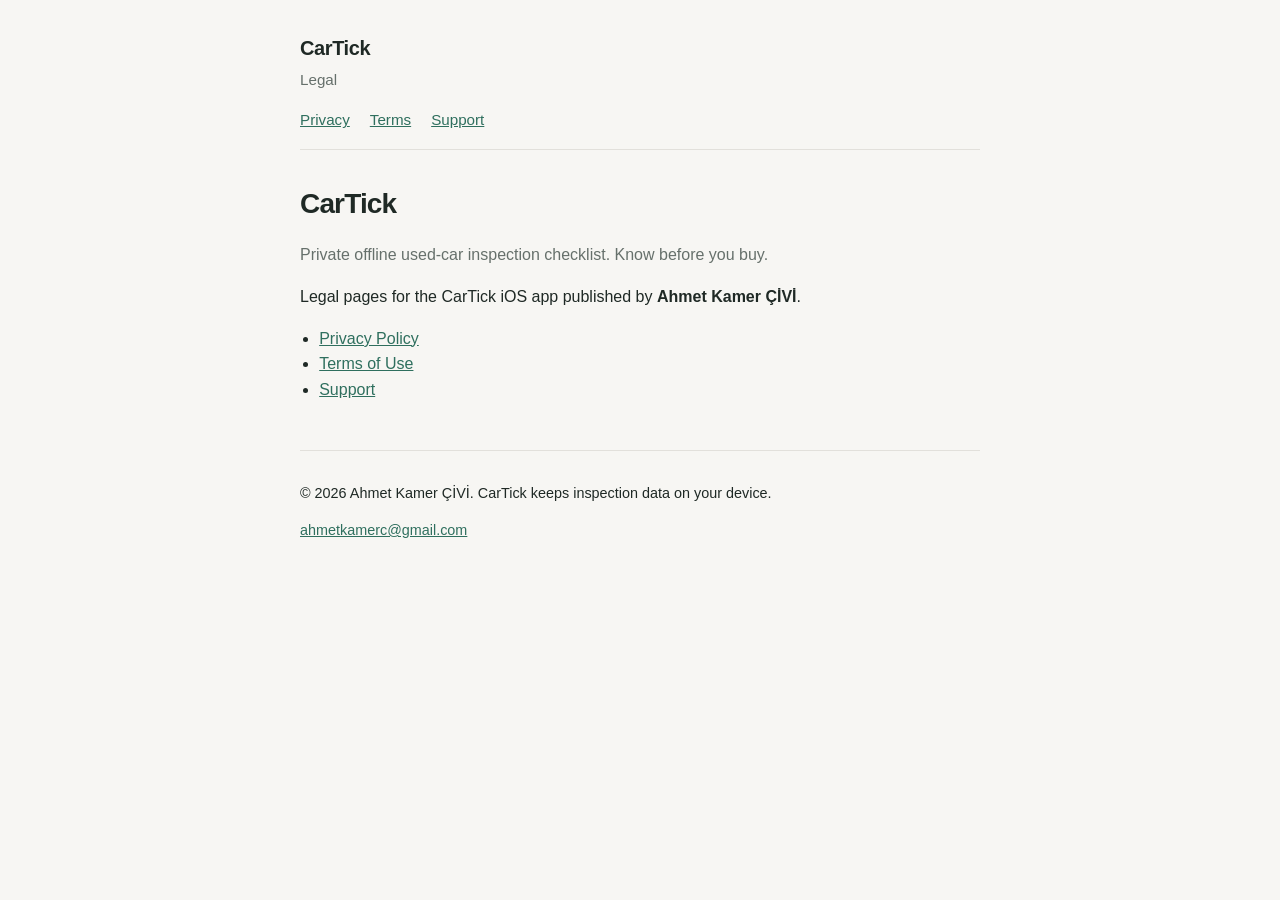
==== index.html @ 8cd35359 "Initial CarTick legal pages (HTML only)" ====
<!DOCTYPE html>
<html lang="en">
<head>
  <meta charset="utf-8" />
  <meta name="viewport" content="width=device-width, initial-scale=1" />
  <title>Legal — CarTick</title>
  <link rel="stylesheet" href="./styles.css" />
</head>
<body>
  <div class="wrap">
    <header>
      <a class="brand" href="./">CarTick</a>
      <div class="tag">Legal</div>
      <nav>
        <a href="./privacy/">Privacy</a>
        <a href="./terms/">Terms</a>
        <a href="./support/">Support</a>
      </nav>
    </header>

    <h1>CarTick</h1>
    <p class="muted">Private offline used-car inspection checklist. Know before you buy.</p>
    <p>Legal pages for the CarTick iOS app published by <strong>Ahmet Kamer ÇİVİ</strong>.</p>
    <ul>
      <li><a href="./privacy/">Privacy Policy</a></li>
      <li><a href="./terms/">Terms of Use</a></li>
      <li><a href="./support/">Support</a></li>
    </ul>

    <footer>
      <p>© 2026 Ahmet Kamer ÇİVİ. CarTick keeps inspection data on your device.</p>
      <p><a href="mailto:ahmetkamerc@gmail.com">ahmetkamerc@gmail.com</a></p>
    </footer>
  </div>
</body>
</html>
---- styles.css ----
:root {
  --paper: #f7f6f3;
  --ink: #1f2925;
  --muted: #66706b;
  --forest: #2f6f5e;
  --border: #e2e0db;
  --card: #fcfbf8;
}

* { box-sizing: border-box; }

body {
  margin: 0;
  font-family: -apple-system, BlinkMacSystemFont, "Segoe UI", Roboto, Helvetica, Arial, sans-serif;
  background: var(--paper);
  color: var(--ink);
  line-height: 1.6;
}

a { color: var(--forest); }

.wrap {
  max-width: 720px;
  margin: 0 auto;
  padding: 2rem 1.25rem 4rem;
}

header {
  border-bottom: 1px solid var(--border);
  margin-bottom: 2rem;
  padding-bottom: 1rem;
}

header .brand {
  font-weight: 700;
  font-size: 1.25rem;
  letter-spacing: -0.02em;
  text-decoration: none;
  color: var(--ink);
}

header .tag {
  color: var(--muted);
  font-size: 0.95rem;
  margin-top: 0.25rem;
}

nav {
  display: flex;
  flex-wrap: wrap;
  gap: 0.75rem 1.25rem;
  margin-top: 1rem;
  font-size: 0.95rem;
}

h1 {
  font-size: 1.75rem;
  letter-spacing: -0.03em;
  margin: 0 0 0.5rem;
}

h2 {
  font-size: 1.15rem;
  margin-top: 1.75rem;
  margin-bottom: 0.5rem;
}

p, li { color: var(--ink); }
.muted { color: var(--muted); }

.card {
  background: var(--card);
  border: 1px solid var(--border);
  border-radius: 16px;
  padding: 1.25rem 1.35rem;
  margin: 1.25rem 0;
}

footer {
  margin-top: 3rem;
  padding-top: 1rem;
  border-top: 1px solid var(--border);
  color: var(--muted);
  font-size: 0.9rem;
}

ul { padding-left: 1.2rem; }
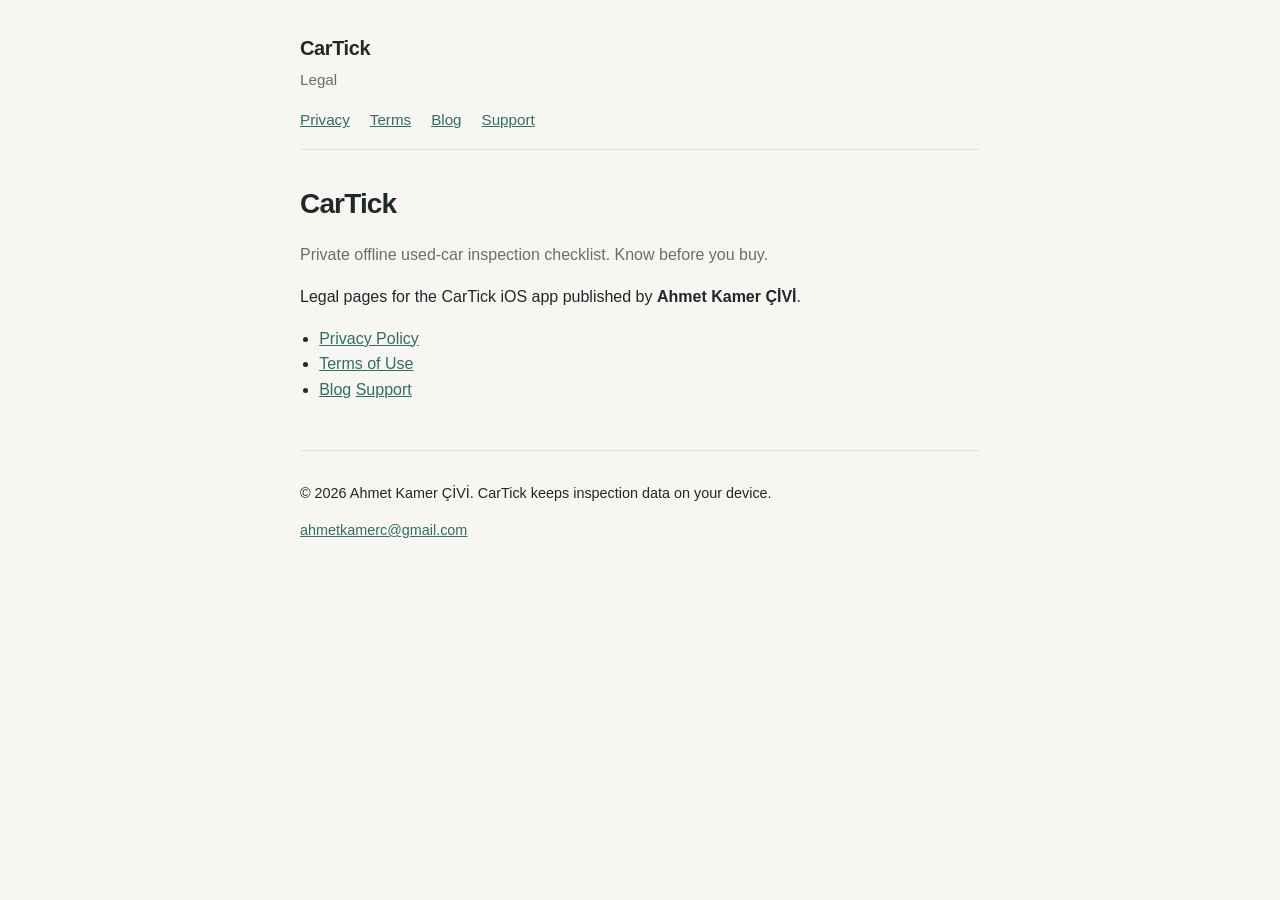
==== commit f21db4bc: "Publish guide: screen used car before paying for PPI Add GitHub Pages blog index and the 10–15 minut" ====
--- a/index.html
+++ b/index.html
@@ -14,6 +14,7 @@
       <nav>
         <a href="./privacy/">Privacy</a>
         <a href="./terms/">Terms</a>
+        <a href="./blog/">Blog</a>
         <a href="./support/">Support</a>
       </nav>
     </header>
@@ -24,7 +25,8 @@
     <ul>
       <li><a href="./privacy/">Privacy Policy</a></li>
       <li><a href="./terms/">Terms of Use</a></li>
-      <li><a href="./support/">Support</a></li>
+      <li><a href="./blog/">Blog</a>
+        <a href="./support/">Support</a></li>
     </ul>
 
     <footer>
--- a/styles.css
+++ b/styles.css
@@ -85,3 +85,18 @@
 }
 
 ul { padding-left: 1.2rem; }
+
+
+/* blog-article */
+.article h1 { font-size: 1.75rem; letter-spacing: -0.03em; line-height: 1.25; margin: 0 0 1rem; }
+.article .lede { font-size: 1.05rem; color: var(--ink); background: var(--card); border: 1px solid var(--border); border-radius: 12px; padding: 1rem 1.1rem; }
+.article h2 { font-size: 1.25rem; margin-top: 2rem; letter-spacing: -0.02em; }
+.article h3 { font-size: 1.05rem; margin-top: 1.35rem; }
+.article table { width: 100%; border-collapse: collapse; font-size: 0.92rem; margin: 1rem 0; }
+.article th, .article td { border: 1px solid var(--border); padding: 0.55rem 0.6rem; text-align: left; vertical-align: top; }
+.article th { background: #eef3f1; }
+.article ul { padding-left: 1.2rem; }
+.article li { margin: 0.35rem 0; }
+.article .cta { margin-top: 2rem; padding: 1.1rem 1.2rem; border-radius: 12px; border: 1px solid var(--border); background: #eef6f3; }
+.article .disclaimer { font-size: 0.88rem; color: var(--muted); margin-top: 2rem; }
+.article .meta { color: var(--muted); font-size: 0.9rem; margin-bottom: 1.25rem; }
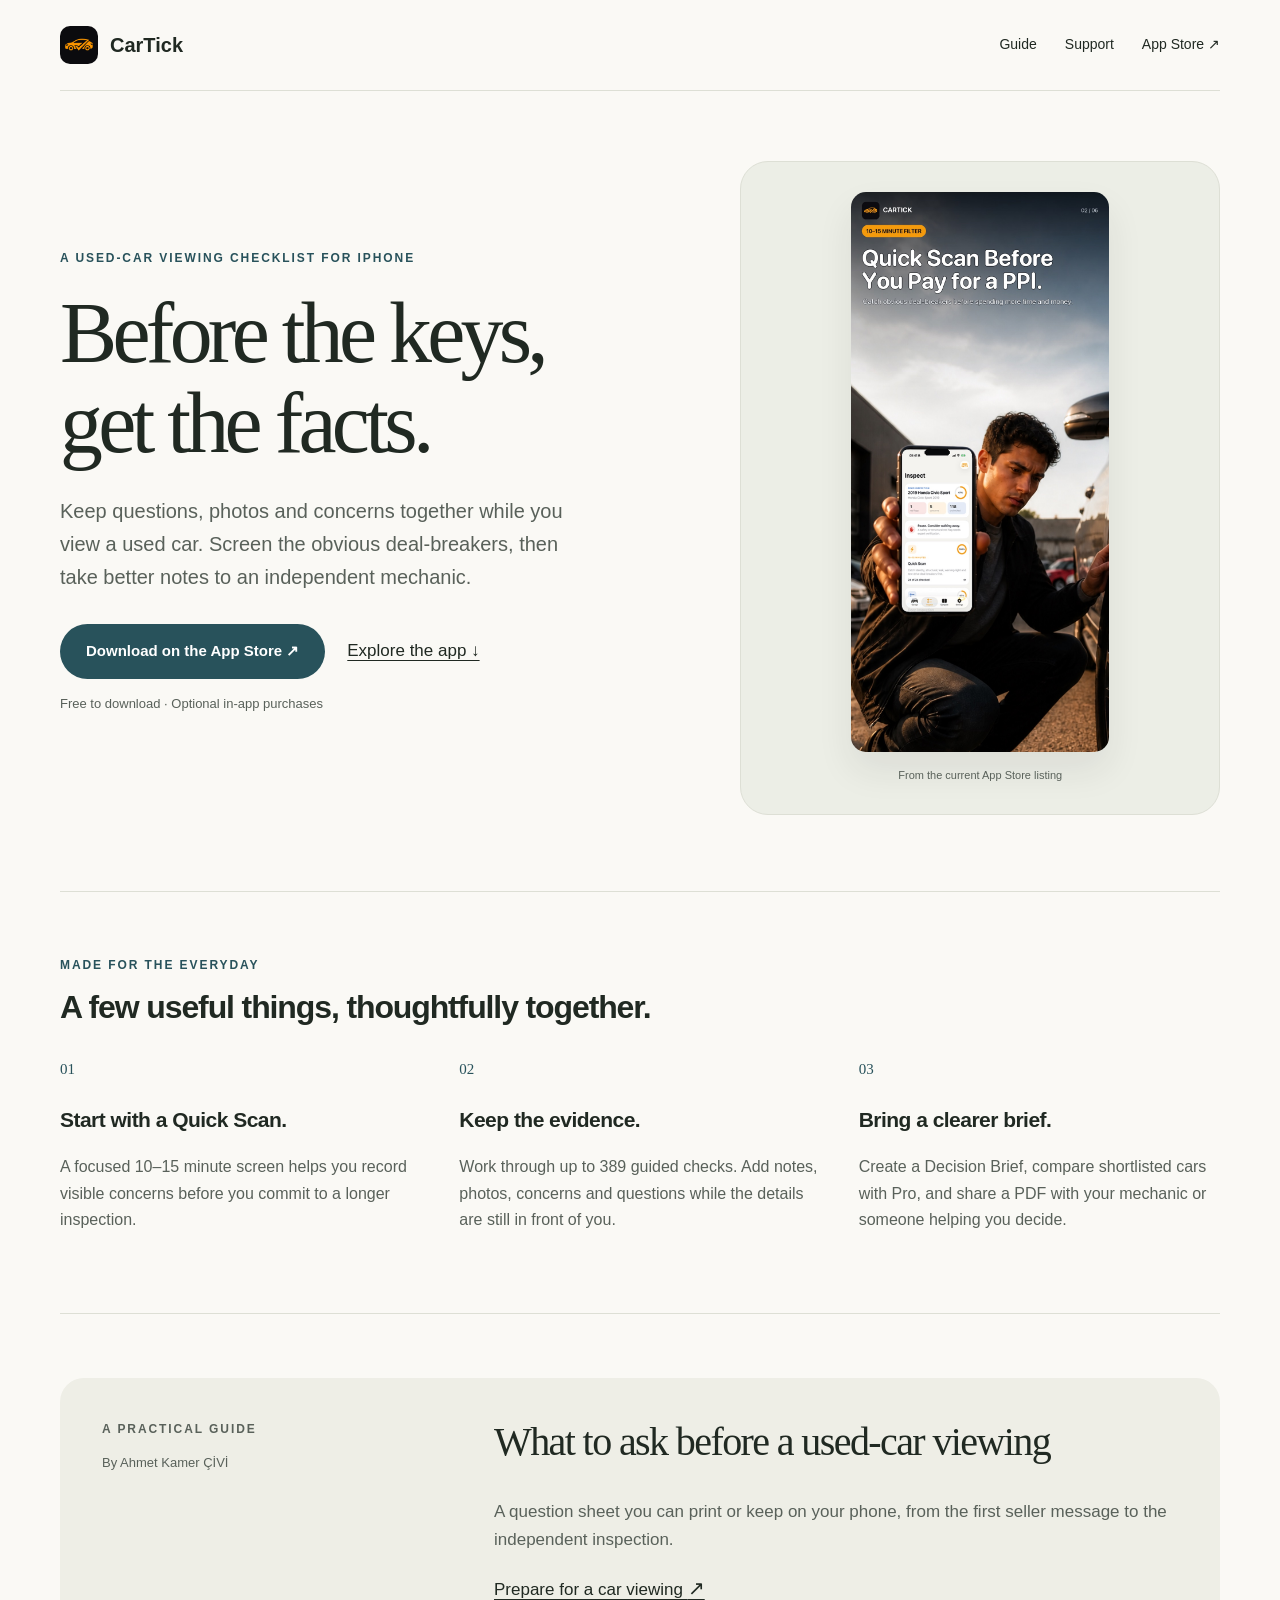
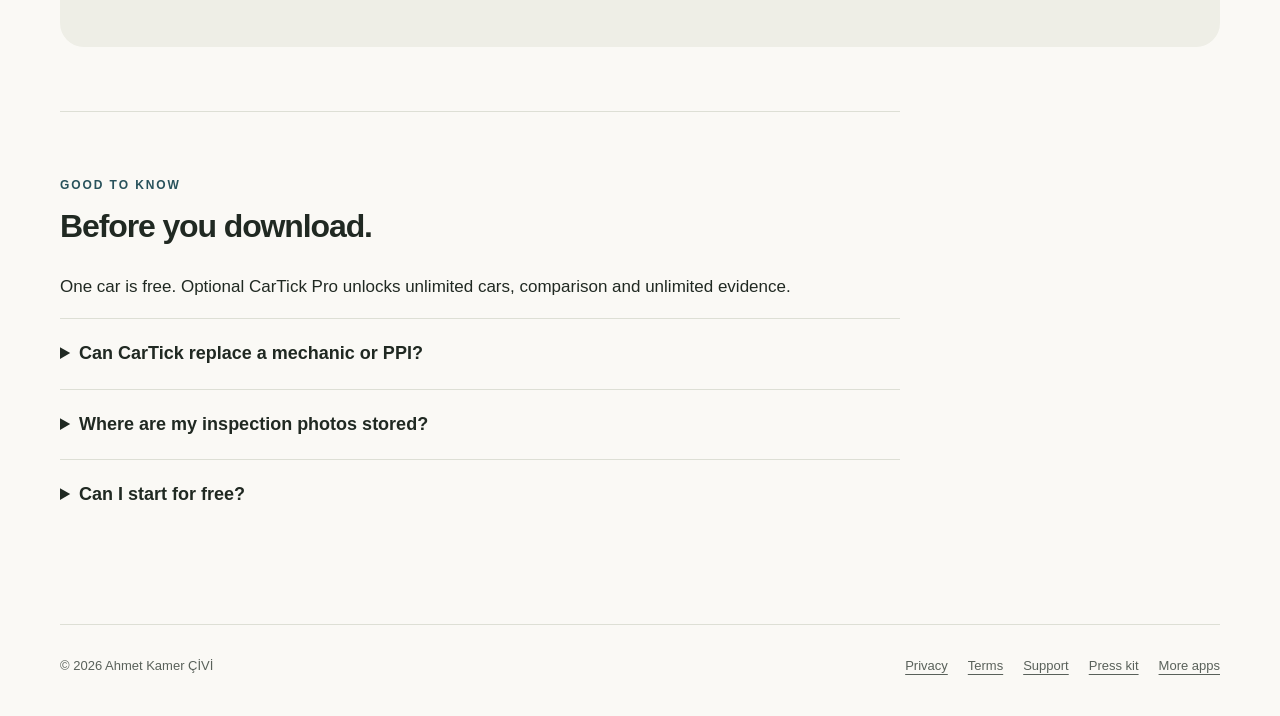
==== commit 4650262c: "Publish product pages, practical guides and search discovery metadata" ====
--- a/index.html
+++ b/index.html
@@ -1,38 +1 @@
-<!DOCTYPE html>
-<html lang="en">
-<head>
-  <meta charset="utf-8" />
-  <meta name="viewport" content="width=device-width, initial-scale=1" />
-  <title>Legal — CarTick</title>
-  <link rel="stylesheet" href="./styles.css" />
-</head>
-<body>
-  <div class="wrap">
-    <header>
-      <a class="brand" href="./">CarTick</a>
-      <div class="tag">Legal</div>
-      <nav>
-        <a href="./privacy/">Privacy</a>
-        <a href="./terms/">Terms</a>
-        <a href="./blog/">Blog</a>
-        <a href="./support/">Support</a>
-      </nav>
-    </header>
-
-    <h1>CarTick</h1>
-    <p class="muted">Private offline used-car inspection checklist. Know before you buy.</p>
-    <p>Legal pages for the CarTick iOS app published by <strong>Ahmet Kamer ÇİVİ</strong>.</p>
-    <ul>
-      <li><a href="./privacy/">Privacy Policy</a></li>
-      <li><a href="./terms/">Terms of Use</a></li>
-      <li><a href="./blog/">Blog</a>
-        <a href="./support/">Support</a></li>
-    </ul>
-
-    <footer>
-      <p>© 2026 Ahmet Kamer ÇİVİ. CarTick keeps inspection data on your device.</p>
-      <p><a href="mailto:ahmetkamerc@gmail.com">ahmetkamerc@gmail.com</a></p>
-    </footer>
-  </div>
-</body>
-</html>
+<!doctype html><html lang="en"><head><meta charset="utf-8"><meta name="viewport" content="width=device-width,initial-scale=1"><title>CarTick — A used-car viewing checklist for iPhone</title><meta name="description" content="Prepare for a used-car viewing with CarTick: a Quick Scan, guided checks, photos, notes and a Decision Brief for your independent mechanic."><link rel="canonical" href="https://lowgame.github.io/cartick-legal/"><meta name="robots" content="index,follow"><meta property="og:type" content="website"><meta property="og:title" content="CarTick — A used-car viewing checklist for iPhone"><meta property="og:description" content="Prepare for a used-car viewing with CarTick: a Quick Scan, guided checks, photos, notes and a Decision Brief for your independent mechanic."><meta property="og:url" content="https://lowgame.github.io/cartick-legal/"><meta property="og:image" content="https://lowgame.github.io/cartick-legal/assets/icon.png"><meta property="og:image:alt" content="CarTick app icon"><meta name="twitter:card" content="summary"><meta name="apple-itunes-app" content="app-id=6794874887"><meta name="theme-color" content="#28525b"><link rel="icon" href="https://lowgame.github.io/cartick-legal/assets/icon.png"><link rel="stylesheet" href="https://lowgame.github.io/cartick-legal/marketing.css"><link rel="alternate" type="application/rss+xml" title="Independent app guides" href="https://lowgame.github.io/apps/feed.xml"><script type="application/ld+json">{"@context": "https://schema.org", "@type": "SoftwareApplication", "name": "CarTick", "operatingSystem": "iOS", "applicationCategory": "UtilitiesApplication", "url": "https://lowgame.github.io/cartick-legal/", "downloadUrl": "https://apps.apple.com/app/id6794874887", "description": "Prepare for a used-car viewing with CarTick: a Quick Scan, guided checks, photos, notes and a Decision Brief for your independent mechanic.", "image": "https://lowgame.github.io/cartick-legal/assets/icon.png", "author": {"@type": "Person", "name": "Ahmet Kamer ÇİVİ"}}</script></head><body style="--accent:#28525b"><a class="skip" href="#main">Skip to content</a><div class="wrap"><header class="nav"><a class="brand" href="https://lowgame.github.io/cartick-legal/"><img src="https://lowgame.github.io/cartick-legal/assets/icon.png" width="38" height="38" alt="">CarTick</a><nav class="navlinks" aria-label="Main"><a href="https://lowgame.github.io/cartick-legal/guides/used-car-viewing-questions/">Guide</a><a class="optional" href="https://lowgame.github.io/cartick-legal/support/">Support</a><a href="https://apps.apple.com/app/id6794874887">App Store ↗</a></nav></header><main id="main"><section class="hero"><div><p class="eyebrow">A used-car viewing checklist for iPhone</p><h1>Before the keys,<br>get the facts.</h1><p class="intro">Keep questions, photos and concerns together while you view a used car. Screen the obvious deal-breakers, then take better notes to an independent mechanic.</p><div class="cta"><a class="button" href="https://apps.apple.com/app/id6794874887">Download on the App Store ↗</a><a href="#explore">Explore the app ↓</a></div><p class="quiet">Free to download · Optional in-app purchases</p></div><div class="stage"><div><img src="https://lowgame.github.io/cartick-legal/assets/app-store-screenshot.jpg" alt="CarTick — current App Store screenshot" width="900" height="1956" fetchpriority="high"><small>From the current App Store listing</small></div></div></section><section class="section" id="explore"><div class="section-heading"><p class="eyebrow">Made for the everyday</p><h2>A few useful things, thoughtfully together.</h2></div><div class="features"><article><span class="feature-number">01</span><h3>Start with a Quick Scan.</h3><p>A focused 10–15 minute screen helps you record visible concerns before you commit to a longer inspection.</p></article><article><span class="feature-number">02</span><h3>Keep the evidence.</h3><p>Work through up to 389 guided checks. Add notes, photos, concerns and questions while the details are still in front of you.</p></article><article><span class="feature-number">03</span><h3>Bring a clearer brief.</h3><p>Create a Decision Brief, compare shortlisted cars with Pro, and share a PDF with your mechanic or someone helping you decide.</p></article></div></section><section class="section"><div class="editorial"><div><p class="eyebrow">A practical guide</p><p class="quiet">By Ahmet Kamer ÇİVİ</p></div><div><h2>What to ask before a used-car viewing</h2><p>A question sheet you can print or keep on your phone, from the first seller message to the independent inspection.</p><a href="https://lowgame.github.io/cartick-legal/guides/used-car-viewing-questions/">Prepare for a car viewing <span class="arrow">↗</span></a></div></div></section><section class="section faq"><p class="eyebrow">Good to know</p><h2>Before you download.</h2><p>One car is free. Optional CarTick Pro unlocks unlimited cars, comparison and unlimited evidence.</p><details><summary>Can CarTick replace a mechanic or PPI?</summary><p>No. CarTick is a screening and documentation tool. It does not certify a vehicle or replace an independent mechanic, vehicle-history report, title/lien check or professional pre-purchase inspection.</p></details><details><summary>Where are my inspection photos stored?</summary><p>Your vehicles, answers, notes and inspection photos stay on your device unless you choose to share a brief.</p></details><details><summary>Can I start for free?</summary><p>Yes. One car is free. Additional cars, comparison and unlimited evidence require optional Pro purchases.</p></details></section></main><footer><span>© 2026 Ahmet Kamer ÇİVİ</span><nav aria-label="Footer"><a href="https://lowgame.github.io/cartick-legal/privacy/">Privacy</a><a href="https://lowgame.github.io/cartick-legal/terms/">Terms</a><a href="https://lowgame.github.io/cartick-legal/support/">Support</a><a href="https://lowgame.github.io/cartick-legal/press/">Press kit</a><a href="https://lowgame.github.io/apps/">More apps</a></nav></footer></div></body></html>
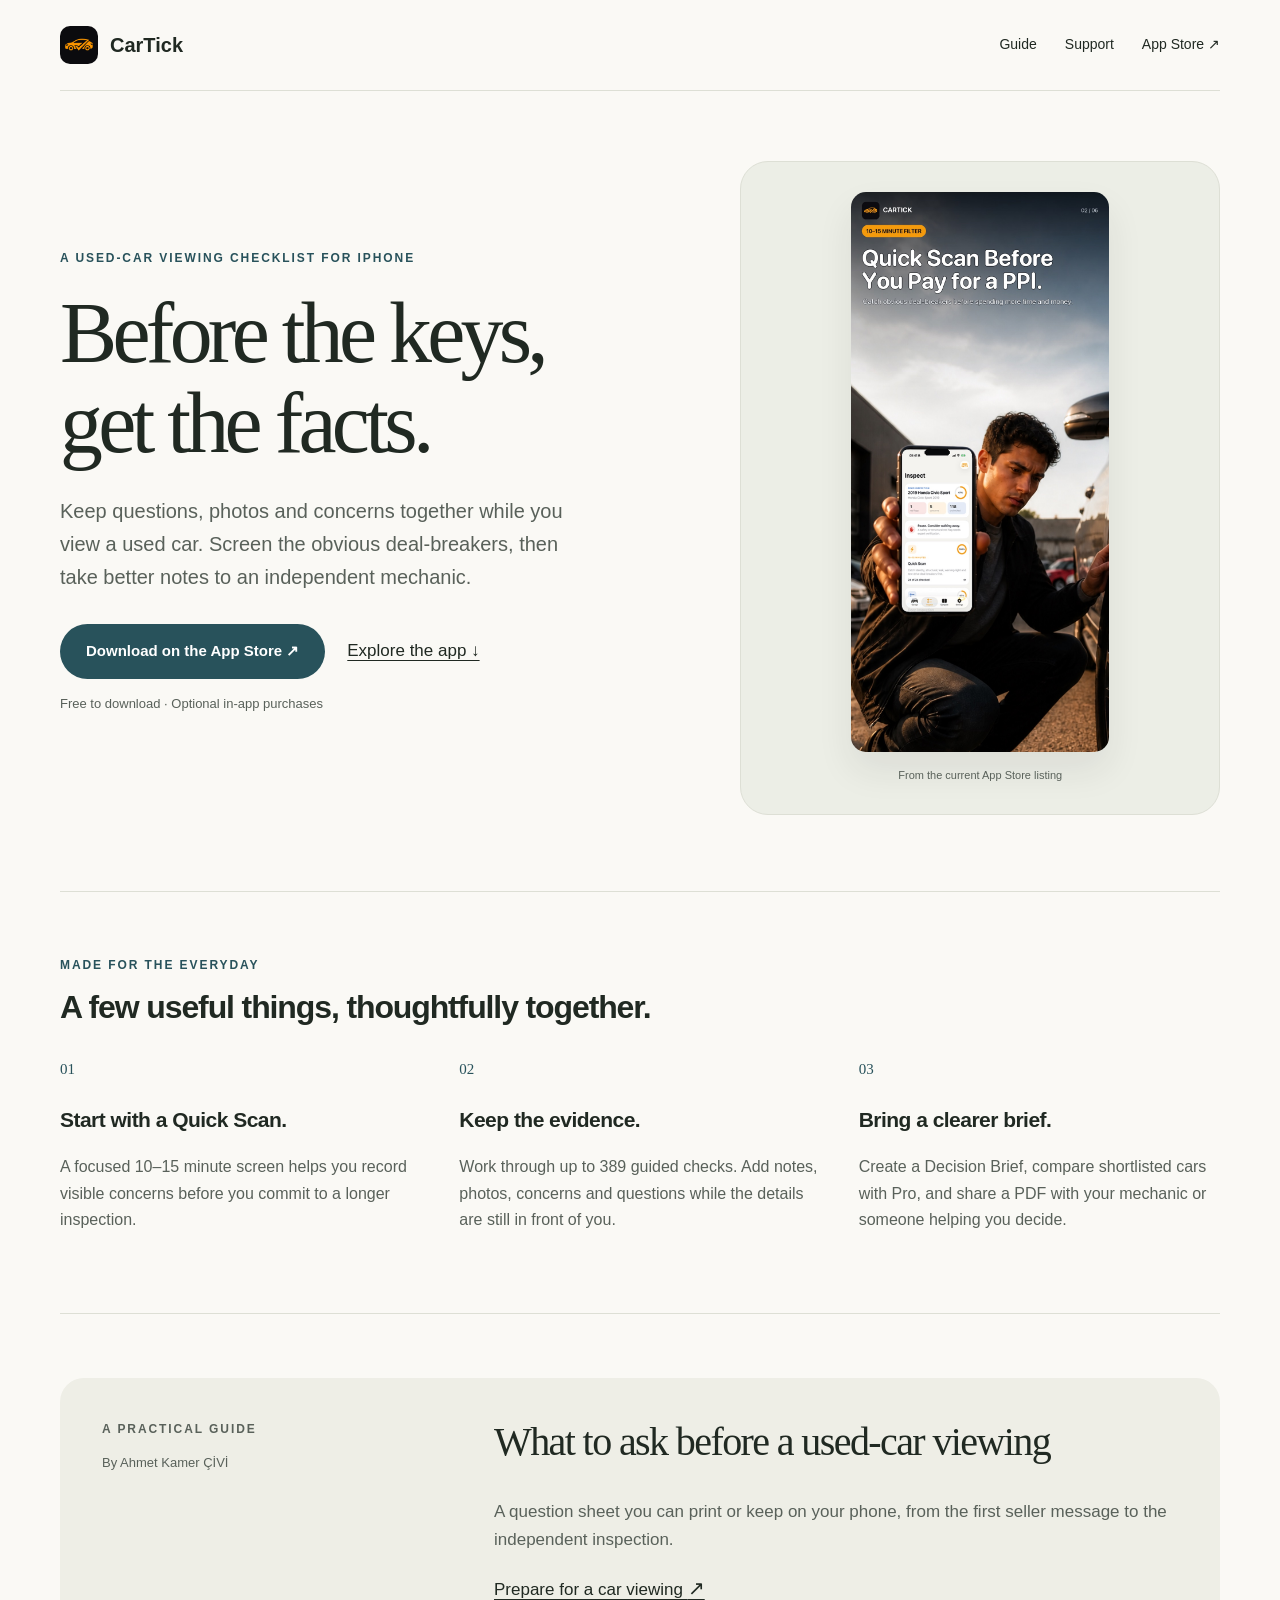
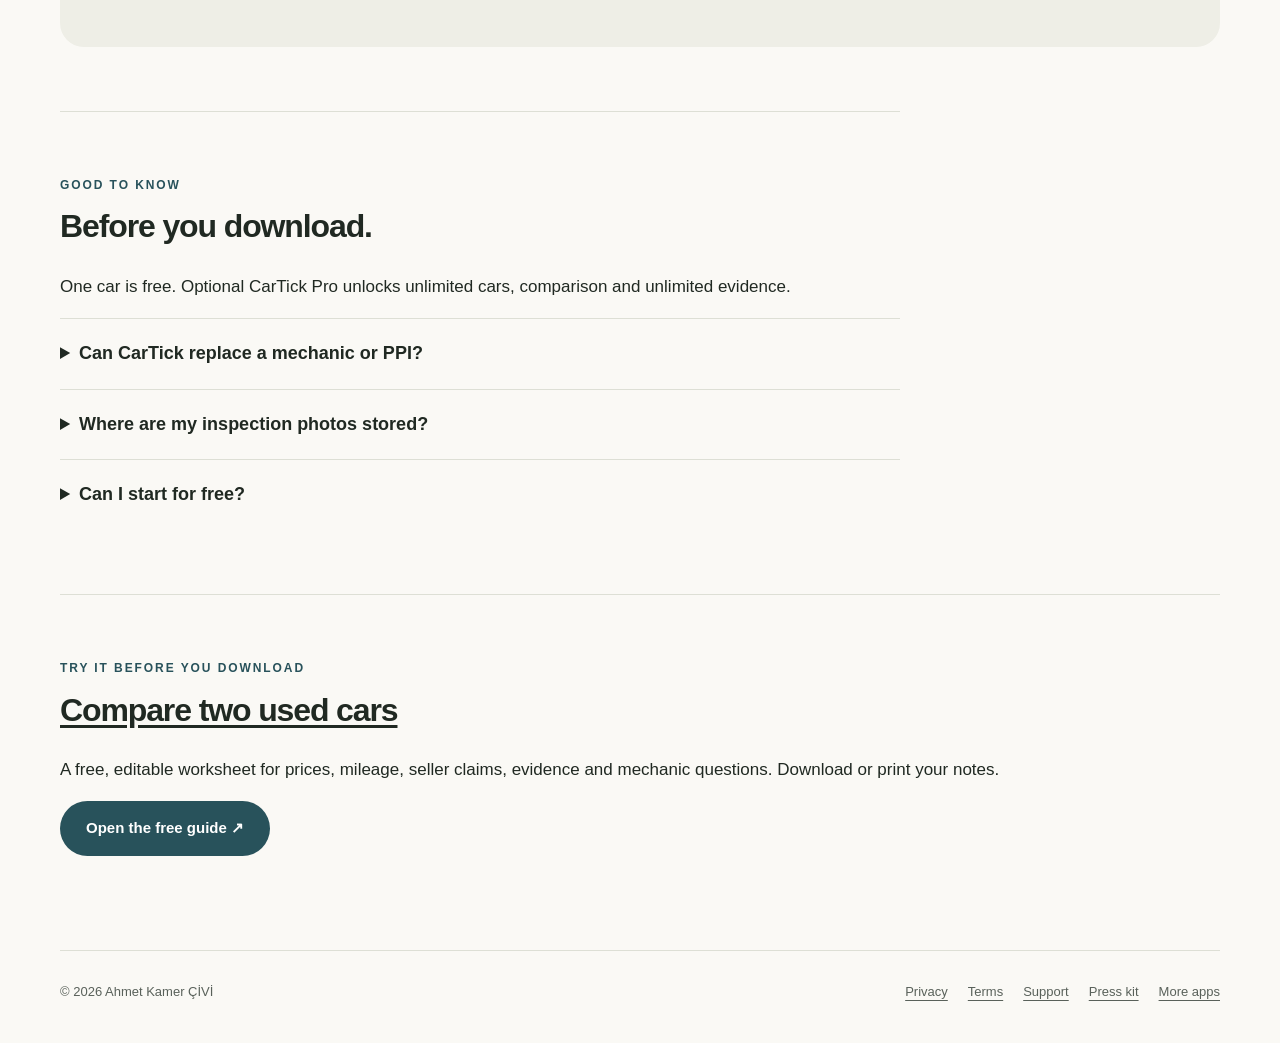
==== commit c6a302ac: "Add a usable two-car comparison worksheet with print and export" ====
--- a/index.html
+++ b/index.html
@@ -1 +1 @@
-<!doctype html><html lang="en"><head><meta charset="utf-8"><meta name="viewport" content="width=device-width,initial-scale=1"><title>CarTick — A used-car viewing checklist for iPhone</title><meta name="description" content="Prepare for a used-car viewing with CarTick: a Quick Scan, guided checks, photos, notes and a Decision Brief for your independent mechanic."><link rel="canonical" href="https://lowgame.github.io/cartick-legal/"><meta name="robots" content="index,follow"><meta property="og:type" content="website"><meta property="og:title" content="CarTick — A used-car viewing checklist for iPhone"><meta property="og:description" content="Prepare for a used-car viewing with CarTick: a Quick Scan, guided checks, photos, notes and a Decision Brief for your independent mechanic."><meta property="og:url" content="https://lowgame.github.io/cartick-legal/"><meta property="og:image" content="https://lowgame.github.io/cartick-legal/assets/icon.png"><meta property="og:image:alt" content="CarTick app icon"><meta name="twitter:card" content="summary"><meta name="apple-itunes-app" content="app-id=6794874887"><meta name="theme-color" content="#28525b"><link rel="icon" href="https://lowgame.github.io/cartick-legal/assets/icon.png"><link rel="stylesheet" href="https://lowgame.github.io/cartick-legal/marketing.css"><link rel="alternate" type="application/rss+xml" title="Independent app guides" href="https://lowgame.github.io/apps/feed.xml"><script type="application/ld+json">{"@context": "https://schema.org", "@type": "SoftwareApplication", "name": "CarTick", "operatingSystem": "iOS", "applicationCategory": "UtilitiesApplication", "url": "https://lowgame.github.io/cartick-legal/", "downloadUrl": "https://apps.apple.com/app/id6794874887", "description": "Prepare for a used-car viewing with CarTick: a Quick Scan, guided checks, photos, notes and a Decision Brief for your independent mechanic.", "image": "https://lowgame.github.io/cartick-legal/assets/icon.png", "author": {"@type": "Person", "name": "Ahmet Kamer ÇİVİ"}}</script></head><body style="--accent:#28525b"><a class="skip" href="#main">Skip to content</a><div class="wrap"><header class="nav"><a class="brand" href="https://lowgame.github.io/cartick-legal/"><img src="https://lowgame.github.io/cartick-legal/assets/icon.png" width="38" height="38" alt="">CarTick</a><nav class="navlinks" aria-label="Main"><a href="https://lowgame.github.io/cartick-legal/guides/used-car-viewing-questions/">Guide</a><a class="optional" href="https://lowgame.github.io/cartick-legal/support/">Support</a><a href="https://apps.apple.com/app/id6794874887">App Store ↗</a></nav></header><main id="main"><section class="hero"><div><p class="eyebrow">A used-car viewing checklist for iPhone</p><h1>Before the keys,<br>get the facts.</h1><p class="intro">Keep questions, photos and concerns together while you view a used car. Screen the obvious deal-breakers, then take better notes to an independent mechanic.</p><div class="cta"><a class="button" href="https://apps.apple.com/app/id6794874887">Download on the App Store ↗</a><a href="#explore">Explore the app ↓</a></div><p class="quiet">Free to download · Optional in-app purchases</p></div><div class="stage"><div><img src="https://lowgame.github.io/cartick-legal/assets/app-store-screenshot.jpg" alt="CarTick — current App Store screenshot" width="900" height="1956" fetchpriority="high"><small>From the current App Store listing</small></div></div></section><section class="section" id="explore"><div class="section-heading"><p class="eyebrow">Made for the everyday</p><h2>A few useful things, thoughtfully together.</h2></div><div class="features"><article><span class="feature-number">01</span><h3>Start with a Quick Scan.</h3><p>A focused 10–15 minute screen helps you record visible concerns before you commit to a longer inspection.</p></article><article><span class="feature-number">02</span><h3>Keep the evidence.</h3><p>Work through up to 389 guided checks. Add notes, photos, concerns and questions while the details are still in front of you.</p></article><article><span class="feature-number">03</span><h3>Bring a clearer brief.</h3><p>Create a Decision Brief, compare shortlisted cars with Pro, and share a PDF with your mechanic or someone helping you decide.</p></article></div></section><section class="section"><div class="editorial"><div><p class="eyebrow">A practical guide</p><p class="quiet">By Ahmet Kamer ÇİVİ</p></div><div><h2>What to ask before a used-car viewing</h2><p>A question sheet you can print or keep on your phone, from the first seller message to the independent inspection.</p><a href="https://lowgame.github.io/cartick-legal/guides/used-car-viewing-questions/">Prepare for a car viewing <span class="arrow">↗</span></a></div></div></section><section class="section faq"><p class="eyebrow">Good to know</p><h2>Before you download.</h2><p>One car is free. Optional CarTick Pro unlocks unlimited cars, comparison and unlimited evidence.</p><details><summary>Can CarTick replace a mechanic or PPI?</summary><p>No. CarTick is a screening and documentation tool. It does not certify a vehicle or replace an independent mechanic, vehicle-history report, title/lien check or professional pre-purchase inspection.</p></details><details><summary>Where are my inspection photos stored?</summary><p>Your vehicles, answers, notes and inspection photos stay on your device unless you choose to share a brief.</p></details><details><summary>Can I start for free?</summary><p>Yes. One car is free. Additional cars, comparison and unlimited evidence require optional Pro purchases.</p></details></section></main><footer><span>© 2026 Ahmet Kamer ÇİVİ</span><nav aria-label="Footer"><a href="https://lowgame.github.io/cartick-legal/privacy/">Privacy</a><a href="https://lowgame.github.io/cartick-legal/terms/">Terms</a><a href="https://lowgame.github.io/cartick-legal/support/">Support</a><a href="https://lowgame.github.io/cartick-legal/press/">Press kit</a><a href="https://lowgame.github.io/apps/">More apps</a></nav></footer></div></body></html>+<!doctype html><html lang="en"><head><meta charset="utf-8"><meta name="viewport" content="width=device-width,initial-scale=1"><title>CarTick — A used-car viewing checklist for iPhone</title><meta name="description" content="Prepare for a used-car viewing with CarTick: a Quick Scan, guided checks, photos, notes and a Decision Brief for your independent mechanic."><link rel="canonical" href="https://lowgame.github.io/cartick-legal/"><meta name="robots" content="index,follow"><meta property="og:type" content="website"><meta property="og:title" content="CarTick — A used-car viewing checklist for iPhone"><meta property="og:description" content="Prepare for a used-car viewing with CarTick: a Quick Scan, guided checks, photos, notes and a Decision Brief for your independent mechanic."><meta property="og:url" content="https://lowgame.github.io/cartick-legal/"><meta property="og:image" content="https://lowgame.github.io/cartick-legal/assets/icon.png"><meta property="og:image:alt" content="CarTick app icon"><meta name="twitter:card" content="summary"><meta name="apple-itunes-app" content="app-id=6794874887"><meta name="theme-color" content="#28525b"><link rel="icon" href="https://lowgame.github.io/cartick-legal/assets/icon.png"><link rel="stylesheet" href="https://lowgame.github.io/cartick-legal/marketing.css"><link rel="alternate" type="application/rss+xml" title="Independent app guides" href="https://lowgame.github.io/apps/feed.xml"><script type="application/ld+json">{"@context": "https://schema.org", "@type": "SoftwareApplication", "name": "CarTick", "operatingSystem": "iOS", "applicationCategory": "UtilitiesApplication", "url": "https://lowgame.github.io/cartick-legal/", "downloadUrl": "https://apps.apple.com/app/id6794874887", "description": "Prepare for a used-car viewing with CarTick: a Quick Scan, guided checks, photos, notes and a Decision Brief for your independent mechanic.", "image": "https://lowgame.github.io/cartick-legal/assets/icon.png", "author": {"@type": "Person", "name": "Ahmet Kamer ÇİVİ"}}</script></head><body style="--accent:#28525b"><a class="skip" href="#main">Skip to content</a><div class="wrap"><header class="nav"><a class="brand" href="https://lowgame.github.io/cartick-legal/"><img src="https://lowgame.github.io/cartick-legal/assets/icon.png" width="38" height="38" alt="">CarTick</a><nav class="navlinks" aria-label="Main"><a href="https://lowgame.github.io/cartick-legal/guides/used-car-viewing-questions/">Guide</a><a class="optional" href="https://lowgame.github.io/cartick-legal/support/">Support</a><a href="https://apps.apple.com/app/id6794874887">App Store ↗</a></nav></header><main id="main"><section class="hero"><div><p class="eyebrow">A used-car viewing checklist for iPhone</p><h1>Before the keys,<br>get the facts.</h1><p class="intro">Keep questions, photos and concerns together while you view a used car. Screen the obvious deal-breakers, then take better notes to an independent mechanic.</p><div class="cta"><a class="button" href="https://apps.apple.com/app/id6794874887">Download on the App Store ↗</a><a href="#explore">Explore the app ↓</a></div><p class="quiet">Free to download · Optional in-app purchases</p></div><div class="stage"><div><img src="https://lowgame.github.io/cartick-legal/assets/app-store-screenshot.jpg" alt="CarTick — current App Store screenshot" width="900" height="1956" fetchpriority="high"><small>From the current App Store listing</small></div></div></section><section class="section" id="explore"><div class="section-heading"><p class="eyebrow">Made for the everyday</p><h2>A few useful things, thoughtfully together.</h2></div><div class="features"><article><span class="feature-number">01</span><h3>Start with a Quick Scan.</h3><p>A focused 10–15 minute screen helps you record visible concerns before you commit to a longer inspection.</p></article><article><span class="feature-number">02</span><h3>Keep the evidence.</h3><p>Work through up to 389 guided checks. Add notes, photos, concerns and questions while the details are still in front of you.</p></article><article><span class="feature-number">03</span><h3>Bring a clearer brief.</h3><p>Create a Decision Brief, compare shortlisted cars with Pro, and share a PDF with your mechanic or someone helping you decide.</p></article></div></section><section class="section"><div class="editorial"><div><p class="eyebrow">A practical guide</p><p class="quiet">By Ahmet Kamer ÇİVİ</p></div><div><h2>What to ask before a used-car viewing</h2><p>A question sheet you can print or keep on your phone, from the first seller message to the independent inspection.</p><a href="https://lowgame.github.io/cartick-legal/guides/used-car-viewing-questions/">Prepare for a car viewing <span class="arrow">↗</span></a></div></div></section><section class="section faq"><p class="eyebrow">Good to know</p><h2>Before you download.</h2><p>One car is free. Optional CarTick Pro unlocks unlimited cars, comparison and unlimited evidence.</p><details><summary>Can CarTick replace a mechanic or PPI?</summary><p>No. CarTick is a screening and documentation tool. It does not certify a vehicle or replace an independent mechanic, vehicle-history report, title/lien check or professional pre-purchase inspection.</p></details><details><summary>Where are my inspection photos stored?</summary><p>Your vehicles, answers, notes and inspection photos stay on your device unless you choose to share a brief.</p></details><details><summary>Can I start for free?</summary><p>Yes. One car is free. Additional cars, comparison and unlimited evidence require optional Pro purchases.</p></details></section><section class="section"><p class="eyebrow">Try it before you download</p><h2><a href="tools/compare-used-cars/">Compare two used cars</a></h2><p>A free, editable worksheet for prices, mileage, seller claims, evidence and mechanic questions. Download or print your notes.</p><a class="button" href="tools/compare-used-cars/">Open the free guide ↗</a></section></main><footer><span>© 2026 Ahmet Kamer ÇİVİ</span><nav aria-label="Footer"><a href="https://lowgame.github.io/cartick-legal/privacy/">Privacy</a><a href="https://lowgame.github.io/cartick-legal/terms/">Terms</a><a href="https://lowgame.github.io/cartick-legal/support/">Support</a><a href="https://lowgame.github.io/cartick-legal/press/">Press kit</a><a href="https://lowgame.github.io/apps/">More apps</a></nav></footer></div></body></html>
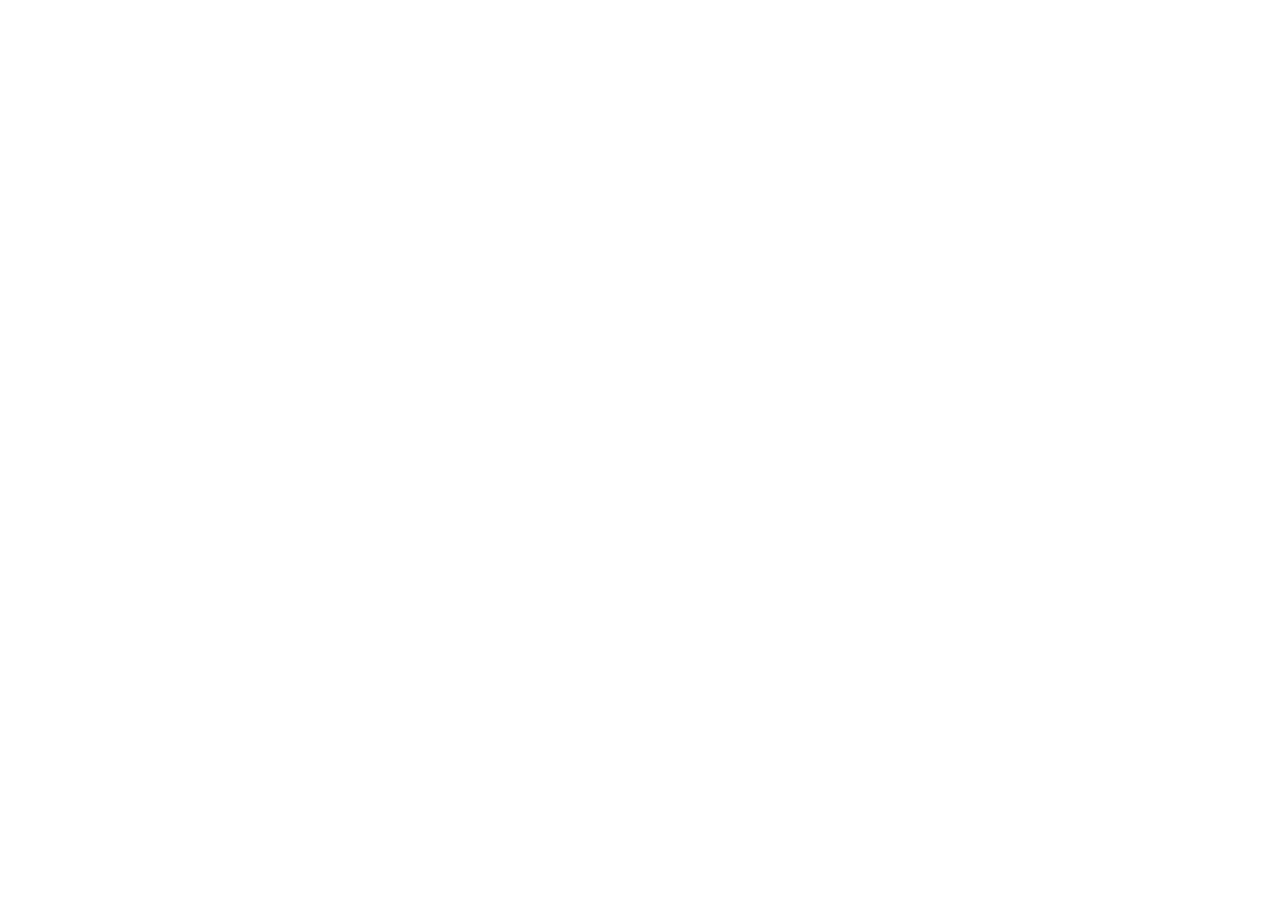
==== commit 9e6fe5c0: "Move app support and legal pages to ahmetkamer.dev" ====
--- a/index.html
+++ b/index.html
@@ -1 +1,6 @@
-<!doctype html><html lang="en"><head><meta charset="utf-8"><meta name="viewport" content="width=device-width,initial-scale=1"><title>CarTick — A used-car viewing checklist for iPhone</title><meta name="description" content="Prepare for a used-car viewing with CarTick: a Quick Scan, guided checks, photos, notes and a Decision Brief for your independent mechanic."><link rel="canonical" href="https://lowgame.github.io/cartick-legal/"><meta name="robots" content="index,follow"><meta property="og:type" content="website"><meta property="og:title" content="CarTick — A used-car viewing checklist for iPhone"><meta property="og:description" content="Prepare for a used-car viewing with CarTick: a Quick Scan, guided checks, photos, notes and a Decision Brief for your independent mechanic."><meta property="og:url" content="https://lowgame.github.io/cartick-legal/"><meta property="og:image" content="https://lowgame.github.io/cartick-legal/assets/icon.png"><meta property="og:image:alt" content="CarTick app icon"><meta name="twitter:card" content="summary"><meta name="apple-itunes-app" content="app-id=6794874887"><meta name="theme-color" content="#28525b"><link rel="icon" href="https://lowgame.github.io/cartick-legal/assets/icon.png"><link rel="stylesheet" href="https://lowgame.github.io/cartick-legal/marketing.css"><link rel="alternate" type="application/rss+xml" title="Independent app guides" href="https://lowgame.github.io/apps/feed.xml"><script type="application/ld+json">{"@context": "https://schema.org", "@type": "SoftwareApplication", "name": "CarTick", "operatingSystem": "iOS", "applicationCategory": "UtilitiesApplication", "url": "https://lowgame.github.io/cartick-legal/", "downloadUrl": "https://apps.apple.com/app/id6794874887", "description": "Prepare for a used-car viewing with CarTick: a Quick Scan, guided checks, photos, notes and a Decision Brief for your independent mechanic.", "image": "https://lowgame.github.io/cartick-legal/assets/icon.png", "author": {"@type": "Person", "name": "Ahmet Kamer ÇİVİ"}}</script></head><body style="--accent:#28525b"><a class="skip" href="#main">Skip to content</a><div class="wrap"><header class="nav"><a class="brand" href="https://lowgame.github.io/cartick-legal/"><img src="https://lowgame.github.io/cartick-legal/assets/icon.png" width="38" height="38" alt="">CarTick</a><nav class="navlinks" aria-label="Main"><a href="https://lowgame.github.io/cartick-legal/guides/used-car-viewing-questions/">Guide</a><a class="optional" href="https://lowgame.github.io/cartick-legal/support/">Support</a><a href="https://apps.apple.com/app/id6794874887">App Store ↗</a></nav></header><main id="main"><section class="hero"><div><p class="eyebrow">A used-car viewing checklist for iPhone</p><h1>Before the keys,<br>get the facts.</h1><p class="intro">Keep questions, photos and concerns together while you view a used car. Screen the obvious deal-breakers, then take better notes to an independent mechanic.</p><div class="cta"><a class="button" href="https://apps.apple.com/app/id6794874887">Download on the App Store ↗</a><a href="#explore">Explore the app ↓</a></div><p class="quiet">Free to download · Optional in-app purchases</p></div><div class="stage"><div><img src="https://lowgame.github.io/cartick-legal/assets/app-store-screenshot.jpg" alt="CarTick — current App Store screenshot" width="900" height="1956" fetchpriority="high"><small>From the current App Store listing</small></div></div></section><section class="section" id="explore"><div class="section-heading"><p class="eyebrow">Made for the everyday</p><h2>A few useful things, thoughtfully together.</h2></div><div class="features"><article><span class="feature-number">01</span><h3>Start with a Quick Scan.</h3><p>A focused 10–15 minute screen helps you record visible concerns before you commit to a longer inspection.</p></article><article><span class="feature-number">02</span><h3>Keep the evidence.</h3><p>Work through up to 389 guided checks. Add notes, photos, concerns and questions while the details are still in front of you.</p></article><article><span class="feature-number">03</span><h3>Bring a clearer brief.</h3><p>Create a Decision Brief, compare shortlisted cars with Pro, and share a PDF with your mechanic or someone helping you decide.</p></article></div></section><section class="section"><div class="editorial"><div><p class="eyebrow">A practical guide</p><p class="quiet">By Ahmet Kamer ÇİVİ</p></div><div><h2>What to ask before a used-car viewing</h2><p>A question sheet you can print or keep on your phone, from the first seller message to the independent inspection.</p><a href="https://lowgame.github.io/cartick-legal/guides/used-car-viewing-questions/">Prepare for a car viewing <span class="arrow">↗</span></a></div></div></section><section class="section faq"><p class="eyebrow">Good to know</p><h2>Before you download.</h2><p>One car is free. Optional CarTick Pro unlocks unlimited cars, comparison and unlimited evidence.</p><details><summary>Can CarTick replace a mechanic or PPI?</summary><p>No. CarTick is a screening and documentation tool. It does not certify a vehicle or replace an independent mechanic, vehicle-history report, title/lien check or professional pre-purchase inspection.</p></details><details><summary>Where are my inspection photos stored?</summary><p>Your vehicles, answers, notes and inspection photos stay on your device unless you choose to share a brief.</p></details><details><summary>Can I start for free?</summary><p>Yes. One car is free. Additional cars, comparison and unlimited evidence require optional Pro purchases.</p></details></section><section class="section"><p class="eyebrow">Try it before you download</p><h2><a href="tools/compare-used-cars/">Compare two used cars</a></h2><p>A free, editable worksheet for prices, mileage, seller claims, evidence and mechanic questions. Download or print your notes.</p><a class="button" href="tools/compare-used-cars/">Open the free guide ↗</a></section></main><footer><span>© 2026 Ahmet Kamer ÇİVİ</span><nav aria-label="Footer"><a href="https://lowgame.github.io/cartick-legal/privacy/">Privacy</a><a href="https://lowgame.github.io/cartick-legal/terms/">Terms</a><a href="https://lowgame.github.io/cartick-legal/support/">Support</a><a href="https://lowgame.github.io/cartick-legal/press/">Press kit</a><a href="https://lowgame.github.io/apps/">More apps</a></nav></footer></div></body></html>+<!doctype html>
+<html lang="en"><head><meta charset="utf-8"><meta name="viewport" content="width=device-width, initial-scale=1">
+<title>CarTick has moved</title><meta name="robots" content="noindex,follow">
+<link rel="canonical" href="https://ahmetkamer.dev/apps/cartick/"><meta http-equiv="refresh" content="0;url=https://ahmetkamer.dev/apps/cartick/">
+<script src="./redirect.js" defer></script></head><body><h1>CarTick has moved</h1>
+<p><a href="https://ahmetkamer.dev/apps/cartick/">Continue to the official page on ahmetkamer.dev</a>.</p></body></html>
